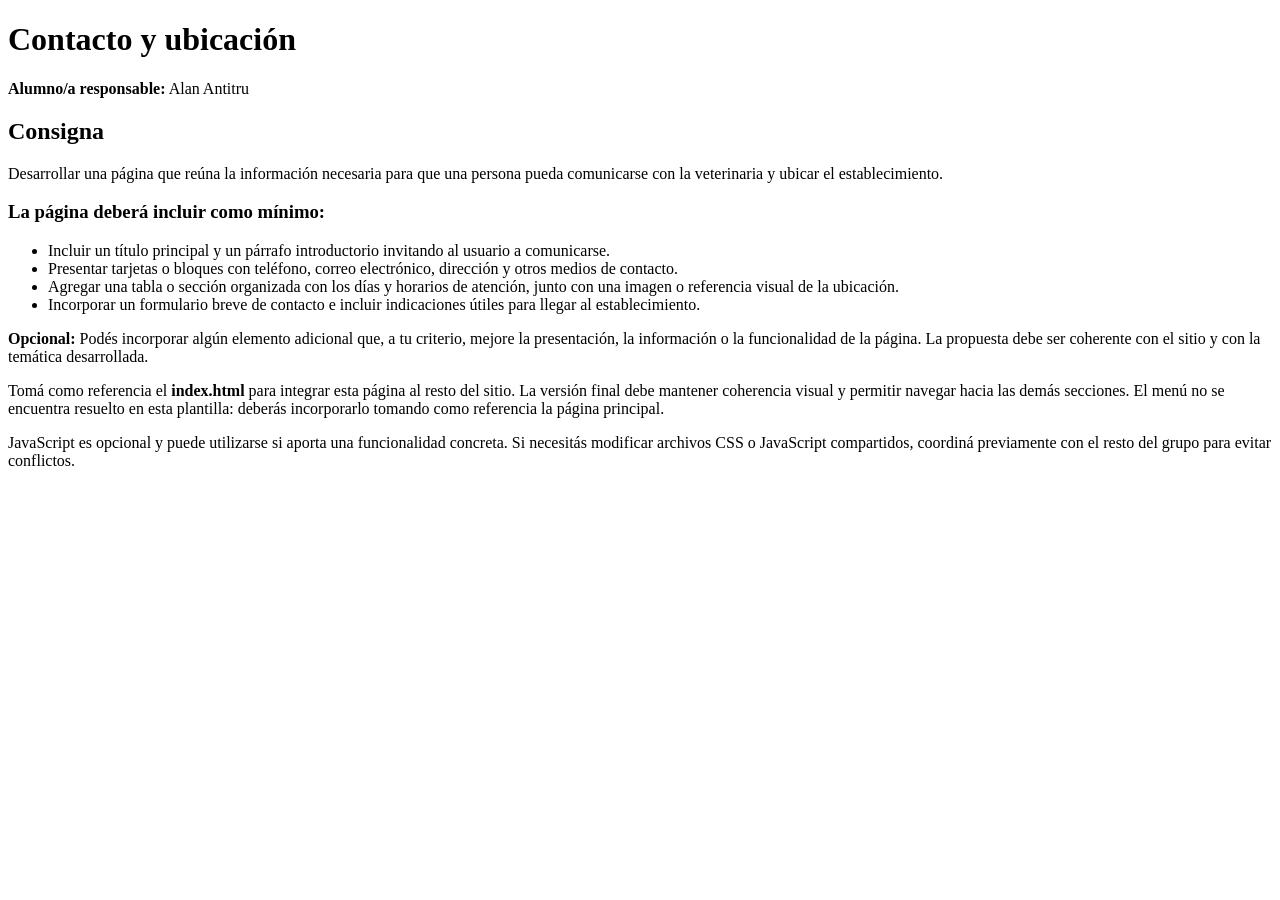
==== paginas/contacto.html @ d9902a12 "Carga inicial del proyecto de veterinaria" ====
<!doctype html>
<html lang="es">
<head>
  <meta charset="utf-8">
  <meta name="viewport" content="width=device-width, initial-scale=1">
  <title>Contacto y ubicación | Clínica Veterinaria Huellas</title>
</head>
<body>

  <h1>Contacto y ubicación</h1>

  <p><strong>Alumno/a responsable:</strong> Alan Antitru</p>

  <h2>Consigna</h2>

  <p>Desarrollar una página que reúna la información necesaria para que una persona pueda comunicarse con la veterinaria y ubicar el establecimiento.</p>

  <h3>La página deberá incluir como mínimo:</h3>

  <ul>
        <li>Incluir un título principal y un párrafo introductorio invitando al usuario a comunicarse.</li>
        <li>Presentar tarjetas o bloques con teléfono, correo electrónico, dirección y otros medios de contacto.</li>
        <li>Agregar una tabla o sección organizada con los días y horarios de atención, junto con una imagen o referencia visual de la ubicación.</li>
        <li>Incorporar un formulario breve de contacto e incluir indicaciones útiles para llegar al establecimiento.</li>
  </ul>

  <p>
    <strong>Opcional:</strong> Podés incorporar algún elemento adicional que, a tu criterio,
    mejore la presentación, la información o la funcionalidad de la página.
    La propuesta debe ser coherente con el sitio y con la temática desarrollada.
  </p>

  <p>
    Tomá como referencia el <strong>index.html</strong> para integrar esta página al resto del sitio.
    La versión final debe mantener coherencia visual y permitir navegar hacia las demás secciones.
    El menú no se encuentra resuelto en esta plantilla: deberás incorporarlo tomando como referencia
    la página principal.
  </p>

  <p>
    JavaScript es opcional y puede utilizarse si aporta una funcionalidad concreta.
    Si necesitás modificar archivos CSS o JavaScript compartidos, coordiná previamente con el resto del grupo
    para evitar conflictos.
  </p>

</body>
</html>
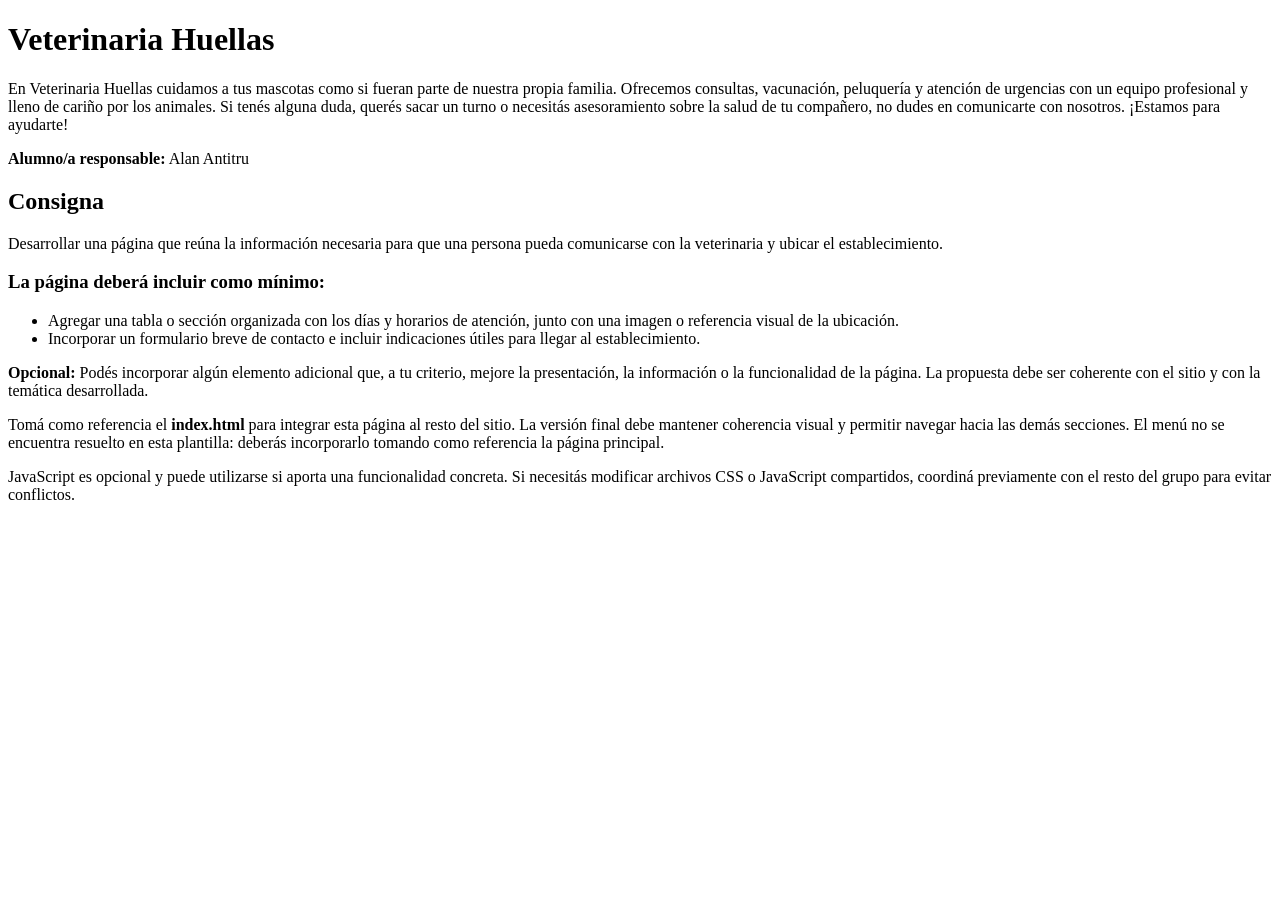
==== commit 374cd7de: "Agrega estructura basica de titulo y una descripcion" ====
--- a/paginas/contacto.html
+++ b/paginas/contacto.html
@@ -6,8 +6,16 @@
   <title>Contacto y ubicación | Clínica Veterinaria Huellas</title>
 </head>
 <body>
+  <h1>Veterinaria Huellas</h1>
 
-  <h1>Contacto y ubicación</h1>
+  <p>
+    En Veterinaria Huellas cuidamos a tus mascotas como si fueran parte de nuestra
+    propia familia. Ofrecemos consultas, vacunación, peluquería y atención de
+    urgencias con un equipo profesional y lleno de cariño por los animales.
+    Si tenés alguna duda, querés sacar un turno o necesitás asesoramiento sobre
+    la salud de tu compañero, no dudes en comunicarte con nosotros. ¡Estamos
+    para ayudarte!
+  </p>
 
   <p><strong>Alumno/a responsable:</strong> Alan Antitru</p>
 
@@ -18,8 +26,8 @@
   <h3>La página deberá incluir como mínimo:</h3>
 
   <ul>
-        <li>Incluir un título principal y un párrafo introductorio invitando al usuario a comunicarse.</li>
-        <li>Presentar tarjetas o bloques con teléfono, correo electrónico, dirección y otros medios de contacto.</li>
+        <!--<li>Incluir un título principal y un párrafo introductorio invitando al usuario a comunicarse. (X)</li>
+        <li>Presentar tarjetas o bloques con teléfono, correo electrónico, dirección y otros medios de contacto (X).</li>-->
         <li>Agregar una tabla o sección organizada con los días y horarios de atención, junto con una imagen o referencia visual de la ubicación.</li>
         <li>Incorporar un formulario breve de contacto e incluir indicaciones útiles para llegar al establecimiento.</li>
   </ul>
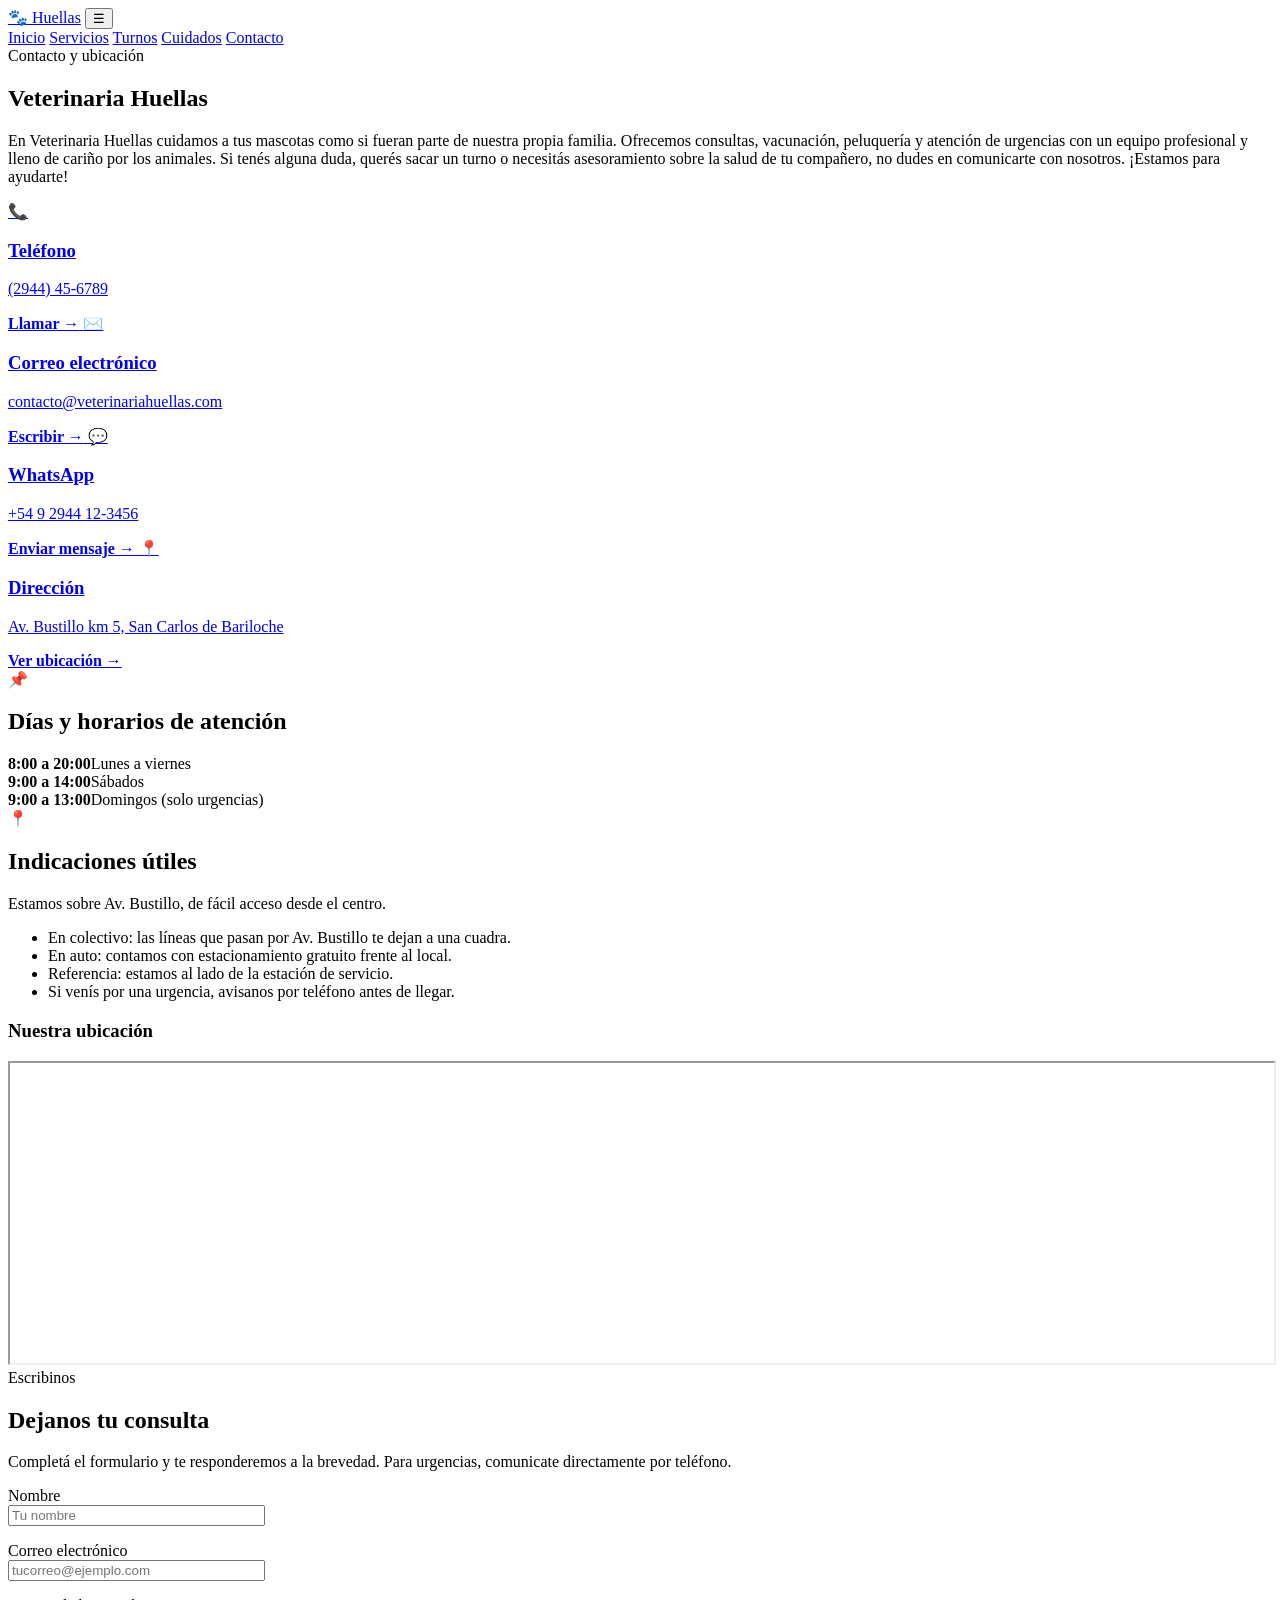
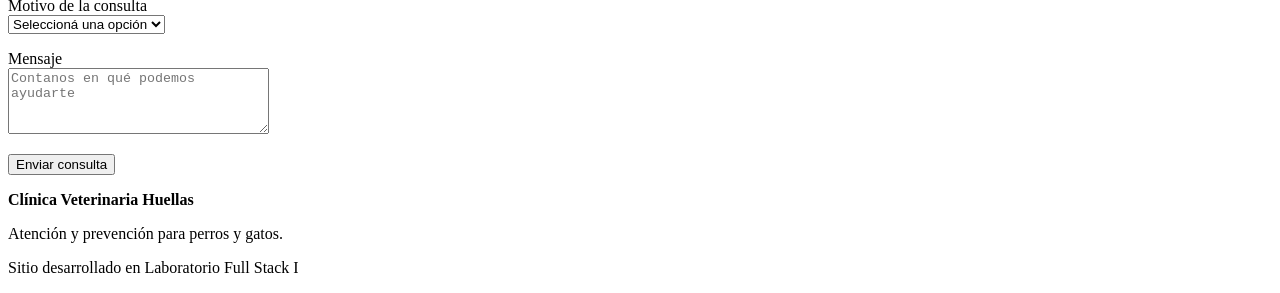
==== commit 1518cd6a: "estructura basica completada" ====
--- a/paginas/contacto.html
+++ b/paginas/contacto.html
@@ -6,50 +6,149 @@
   <title>Contacto y ubicación | Clínica Veterinaria Huellas</title>
 </head>
 <body>
-  <h1>Veterinaria Huellas</h1>
-
-  <p>
-    En Veterinaria Huellas cuidamos a tus mascotas como si fueran parte de nuestra
-    propia familia. Ofrecemos consultas, vacunación, peluquería y atención de
-    urgencias con un equipo profesional y lleno de cariño por los animales.
-    Si tenés alguna duda, querés sacar un turno o necesitás asesoramiento sobre
-    la salud de tu compañero, no dudes en comunicarte con nosotros. ¡Estamos
-    para ayudarte!
-  </p>
-
-  <p><strong>Alumno/a responsable:</strong> Alan Antitru</p>
-
-  <h2>Consigna</h2>
-
-  <p>Desarrollar una página que reúna la información necesaria para que una persona pueda comunicarse con la veterinaria y ubicar el establecimiento.</p>
-
-  <h3>La página deberá incluir como mínimo:</h3>
-
-  <ul>
-        <!--<li>Incluir un título principal y un párrafo introductorio invitando al usuario a comunicarse. (X)</li>
-        <li>Presentar tarjetas o bloques con teléfono, correo electrónico, dirección y otros medios de contacto (X).</li>-->
-        <li>Agregar una tabla o sección organizada con los días y horarios de atención, junto con una imagen o referencia visual de la ubicación.</li>
-        <li>Incorporar un formulario breve de contacto e incluir indicaciones útiles para llegar al establecimiento.</li>
-  </ul>
-
-  <p>
-    <strong>Opcional:</strong> Podés incorporar algún elemento adicional que, a tu criterio,
-    mejore la presentación, la información o la funcionalidad de la página.
-    La propuesta debe ser coherente con el sitio y con la temática desarrollada.
-  </p>
-
-  <p>
-    Tomá como referencia el <strong>index.html</strong> para integrar esta página al resto del sitio.
-    La versión final debe mantener coherencia visual y permitir navegar hacia las demás secciones.
-    El menú no se encuentra resuelto en esta plantilla: deberás incorporarlo tomando como referencia
-    la página principal.
-  </p>
-
-  <p>
-    JavaScript es opcional y puede utilizarse si aporta una funcionalidad concreta.
-    Si necesitás modificar archivos CSS o JavaScript compartidos, coordiná previamente con el resto del grupo
-    para evitar conflictos.
-  </p>
+  
+<header class="topbar">
+  <a class="logo" href="../index.html"><span>🐾</span> Huellas</a>
+  <button id="menuBtn" class="menuBtn" aria-label="Abrir menú">☰</button>
+  <nav id="menu" class="menu">
+    <a href="../index.html">Inicio</a>
+    <a href="servicios.html">Servicios</a>
+    <a href="turnos.html">Turnos</a>
+    <a href="cuidados.html">Cuidados</a>
+    <a class="activo" href="contacto.html">Contacto</a>
+  </nav>
+</header>
+ 
+<main>
+  <!-- Título, introducción y medios de contacto -->
+  <section class="contenedor seccion">
+    <div class="titulo">
+      <span class="tag">Contacto y ubicación</span>
+      <h1>Veterinaria Huellas</h1>
+      <p class="lead">
+        En Veterinaria Huellas cuidamos a tus mascotas como si fueran parte de nuestra
+        propia familia. Ofrecemos consultas, vacunación, peluquería y atención de
+        urgencias con un equipo profesional y lleno de cariño por los animales.
+        Si tenés alguna duda, querés sacar un turno o necesitás asesoramiento sobre
+        la salud de tu compañero, no dudes en comunicarte con nosotros. ¡Estamos
+        para ayudarte!
+      </p>
+    </div>
+ 
+    <div class="grid">
+      <a class="card" href="tel:+542944456789">
+        <span class="icono">📞</span>
+        <h3>Teléfono</h3>
+        <p>(2944) 45-6789</p>
+        <b>Llamar →</b>
+      </a>
+      <a class="card" href="mailto:contacto@veterinariahuellas.com">
+        <span class="icono">✉️</span>
+        <h3>Correo electrónico</h3>
+        <p>contacto@veterinariahuellas.com</p>
+        <b>Escribir →</b>
+      </a>
+      <a class="card" href="https://wa.me/5492944123456" target="_blank" rel="noopener">
+        <span class="icono">💬</span>
+        <h3>WhatsApp</h3>
+        <p>+54 9 2944 12-3456</p>
+        <b>Enviar mensaje →</b>
+      </a>
+      <a class="card" href="#ubicacion">
+        <span class="icono">📍</span>
+        <h3>Dirección</h3>
+        <p>Av. Bustillo km 5, San Carlos de Bariloche</p>
+        <b>Ver ubicación →</b>
+      </a>
+    </div>
+  </section>
+ 
+  <!-- Días y horarios -->
+  <section class="contenedor seccion">
+    <div class="titulo">
+      <span class="icono">📌</span>
+      <h2>Días y horarios de atención</h2>
+    </div>
+    <div class="stats">
+      <article><strong>8:00 a 20:00</strong><span>Lunes a viernes</span></article>
+      <article><strong>9:00 a 14:00</strong><span>Sábados</span></article>
+      <article><strong>9:00 a 13:00</strong><span>Domingos (solo urgencias)</span></article>
+    </div>
+  </section>
+ 
+  <!-- Ubicación y cómo llegar -->
+  <section class="contenedor dosColumnas" id="ubicacion">
+    <div>
+      <span class="icono">📍</span>
+      <h2>Indicaciones útiles</h2>
+      <p class="texto">Estamos sobre Av. Bustillo, de fácil acceso desde el centro.</p>
+      <ul class="check">
+        <li>En colectivo: las líneas que pasan por Av. Bustillo te dejan a una cuadra.</li>
+        <li>En auto: contamos con estacionamiento gratuito frente al local.</li>
+        <li>Referencia: estamos al lado de la estación de servicio.</li>
+        <li>Si venís por una urgencia, avisanos por teléfono antes de llegar.</li>
+      </ul>
+    </div>
+    <div class="nota">
+      <h3>Nuestra ubicación</h3>
+      <!-- Reemplazá el src por el mapa de tu dirección real (Google Maps > Compartir > Insertar un mapa) -->
+      <iframe src="https://www.google.com/maps?q=San+Carlos+de+Bariloche&output=embed"
+              width="100%" height="300" loading="lazy"
+              title="Mapa de ubicación de Veterinaria Huellas"></iframe>
+    </div>
+  </section>
+ 
+  <!-- Formulario -->
+  <section class="contenedor dosColumnas">
+    <div>
+      <span class="tag">Escribinos</span>
+      <h2>Dejanos tu consulta</h2>
+      <p class="texto">
+        Completá el formulario y te responderemos a la brevedad.
+        Para urgencias, comunicate directamente por teléfono.
+      </p>
+    </div>
+ 
+    <div class="nota">
+      <form id="formContacto" novalidate>
+        <p>
+          <label for="nombre">Nombre</label><br>
+          <input type="text" id="nombre" placeholder="Tu nombre" size="30">
+        </p>
+        <p>
+          <label for="email">Correo electrónico</label><br>
+          <input type="email" id="email" placeholder="tucorreo@ejemplo.com" size="30">
+        </p>
+        <p>
+          <label for="motivo">Motivo de la consulta</label><br>
+          <select id="motivo">
+            <option value="">Seleccioná una opción</option>
+            <option>Consulta general</option>
+            <option>Vacunación</option>
+            <option>Peluquería</option>
+            <option>Urgencia</option>
+            <option>Otro</option>
+          </select>
+        </p>
+        <p>
+          <label for="consulta">Mensaje</label><br>
+          <textarea id="consulta" rows="4" cols="30" placeholder="Contanos en qué podemos ayudarte"></textarea>
+        </p>
+        <button type="submit" class="btn primario">Enviar consulta</button>
+        <p id="mensajeForm" class="mensaje" role="status"></p>
+      </form>
+    </div>
+  </section>
+</main>
+ 
+<footer class="footer contenedor">
+  <div>
+    <b>Clínica Veterinaria Huellas</b>
+    <p>Atención y prevención para perros y gatos.</p>
+  </div>
+  <p class="materia">Sitio desarrollado en Laboratorio Full Stack I</p>
+</footer>
+ 
 
 </body>
 </html>
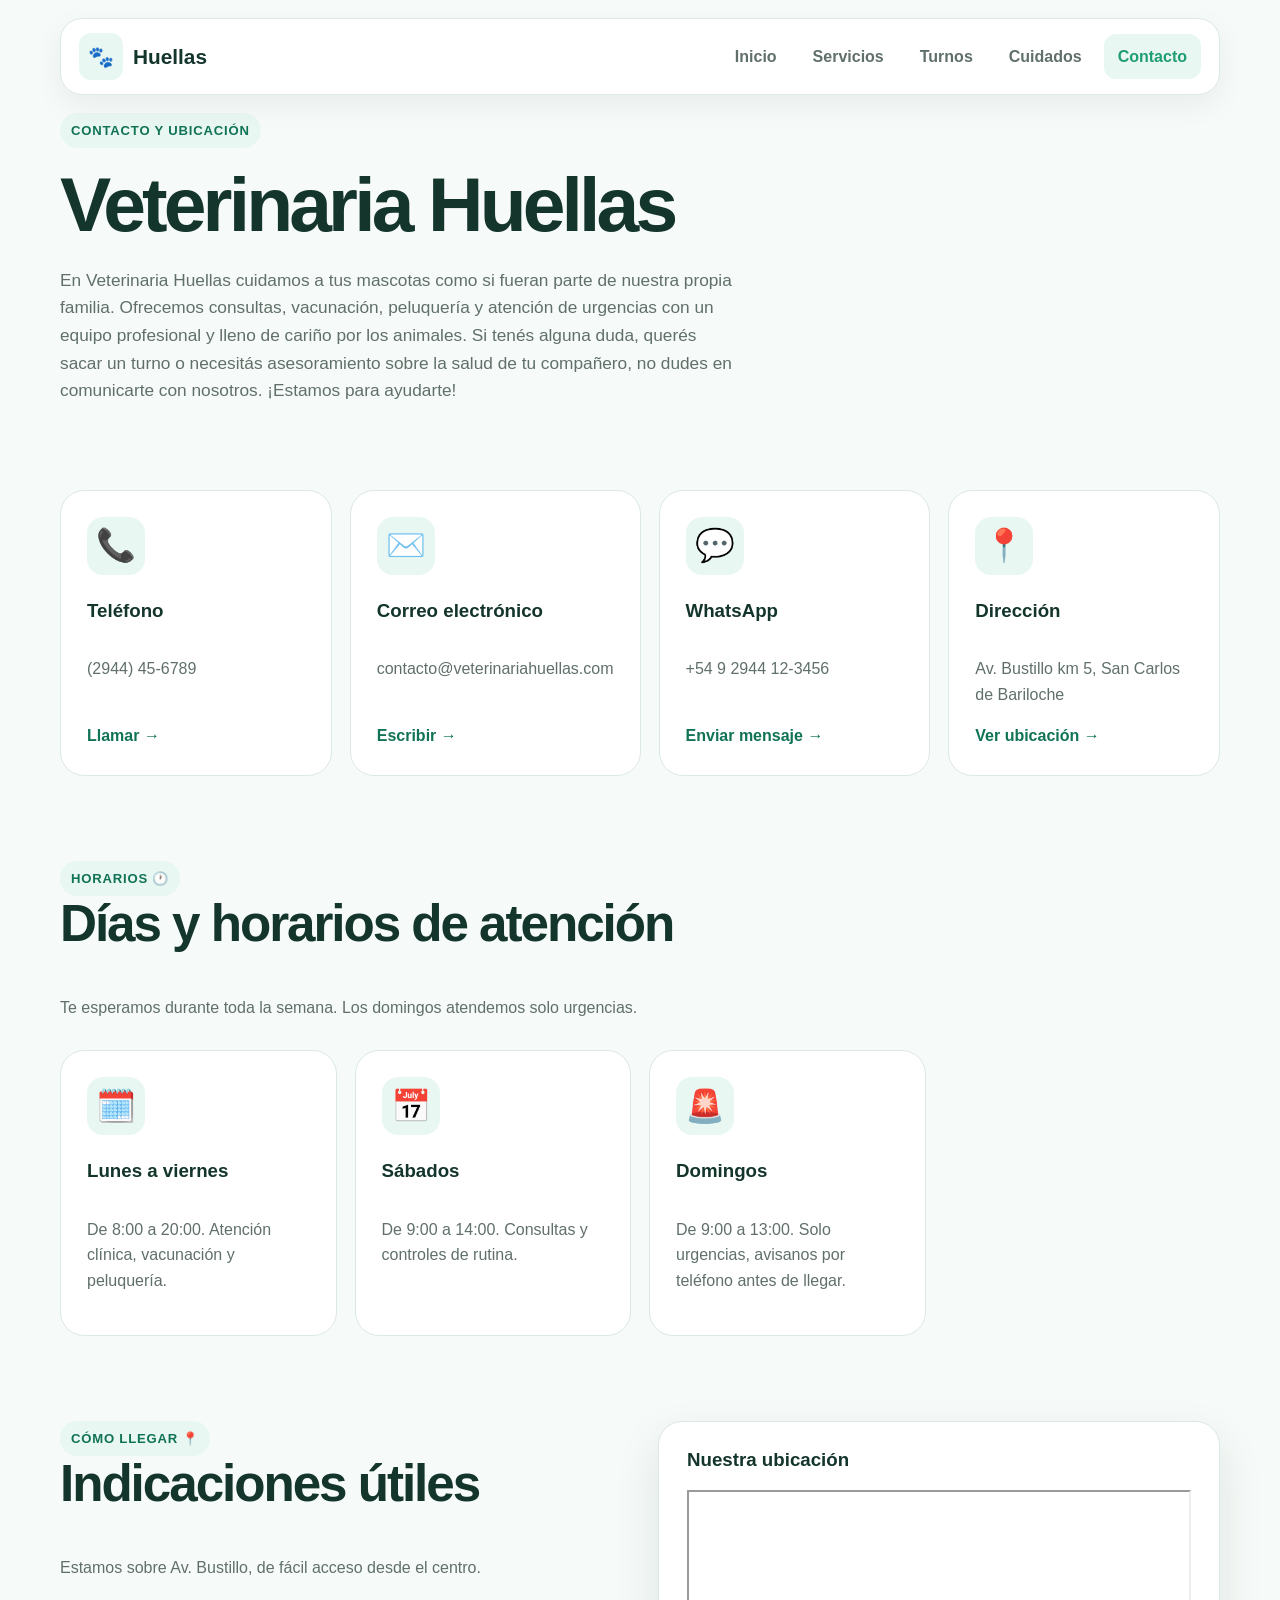
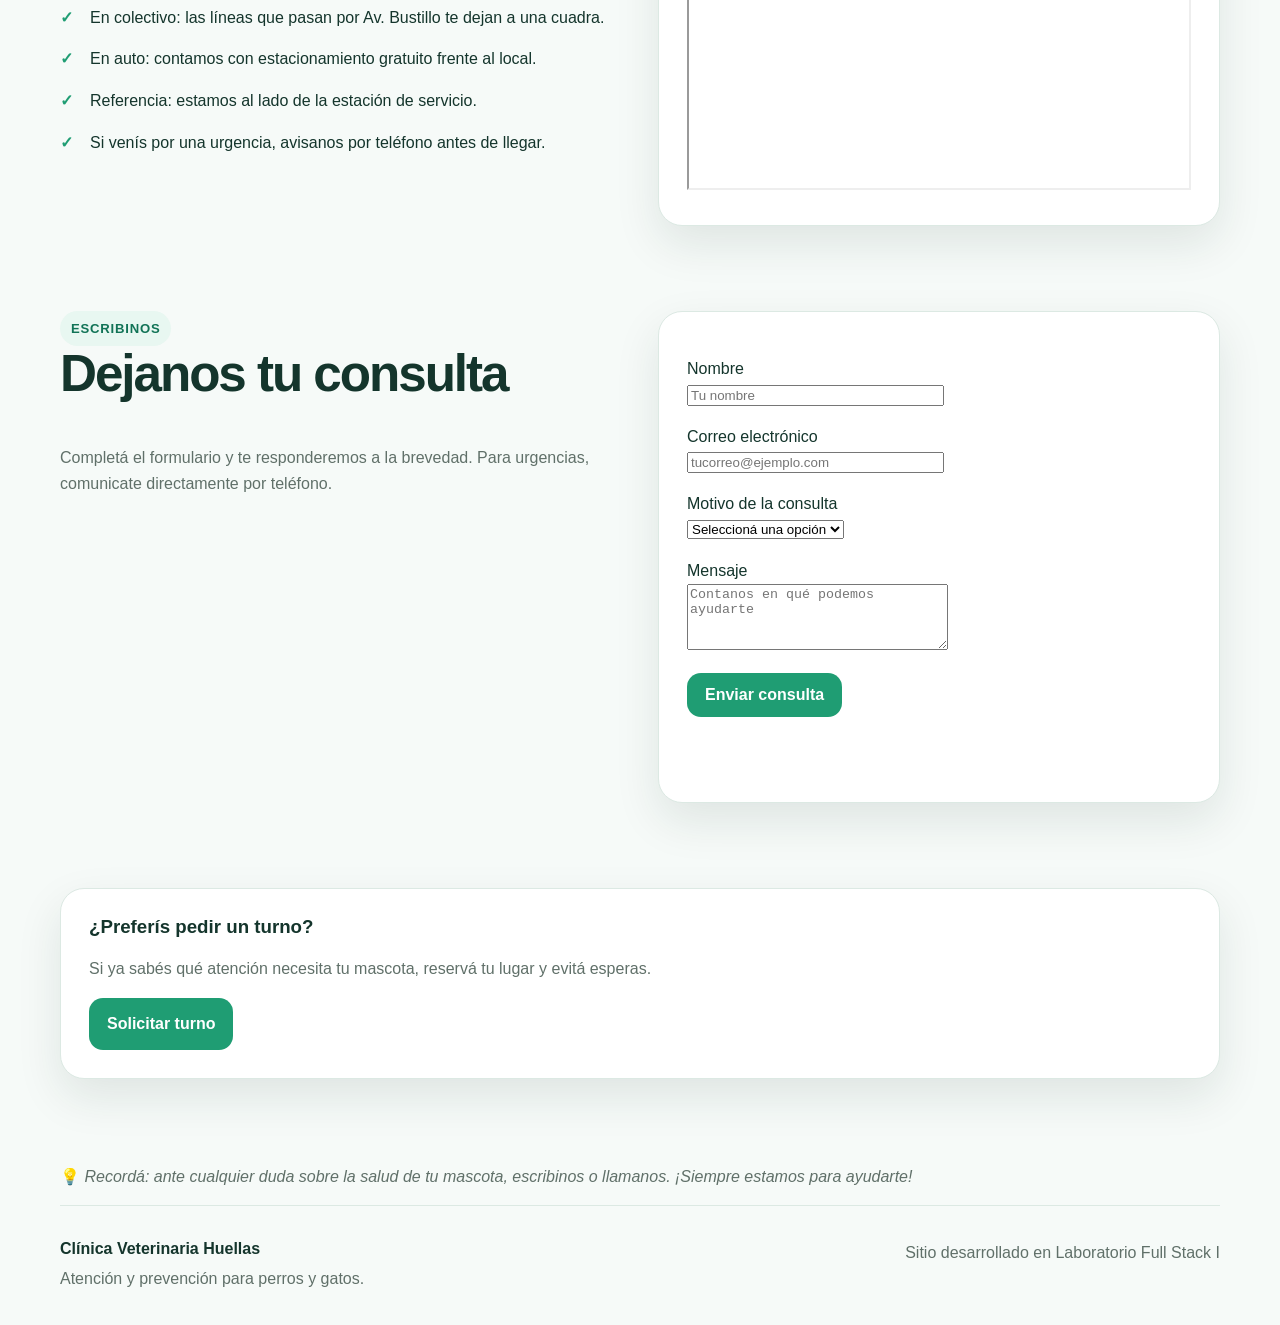
==== commit 28dbc87d: "Contacto: mejorar interfaz" ====
--- a/paginas/contacto.html
+++ b/paginas/contacto.html
@@ -4,9 +4,10 @@
   <meta charset="utf-8">
   <meta name="viewport" content="width=device-width, initial-scale=1">
   <title>Contacto y ubicación | Clínica Veterinaria Huellas</title>
+  <link rel="stylesheet" href="../css/estilos.css">
 </head>
 <body>
-  
+
 <header class="topbar">
   <a class="logo" href="../index.html"><span>🐾</span> Huellas</a>
   <button id="menuBtn" class="menuBtn" aria-label="Abrir menú">☰</button>
@@ -18,9 +19,10 @@
     <a class="activo" href="contacto.html">Contacto</a>
   </nav>
 </header>
- 
+
 <main>
-  <!-- Título, introducción y medios de contacto -->
+
+  <!-- Título e introducción -->
   <section class="contenedor seccion">
     <div class="titulo">
       <span class="tag">Contacto y ubicación</span>
@@ -34,7 +36,10 @@
         para ayudarte!
       </p>
     </div>
- 
+  </section>
+
+  <!-- Medios de contacto -->
+  <section class="contenedor seccion">
     <div class="grid">
       <a class="card" href="tel:+542944456789">
         <span class="icono">📞</span>
@@ -62,24 +67,37 @@
       </a>
     </div>
   </section>
- 
+
   <!-- Días y horarios -->
   <section class="contenedor seccion">
     <div class="titulo">
-      <span class="icono">📌</span>
+      <span class="tag">Horarios 🕐</span>
       <h2>Días y horarios de atención</h2>
-    </div>
-    <div class="stats">
-      <article><strong>8:00 a 20:00</strong><span>Lunes a viernes</span></article>
-      <article><strong>9:00 a 14:00</strong><span>Sábados</span></article>
-      <article><strong>9:00 a 13:00</strong><span>Domingos (solo urgencias)</span></article>
-    </div>
-  </section>
- 
+      <p>Te esperamos durante toda la semana. Los domingos atendemos solo urgencias.</p>
+    </div>
+    <div class="grid">
+      <article class="card">
+        <span class="icono">🗓️</span>
+        <h3>Lunes a viernes</h3>
+        <p>De 8:00 a 20:00. Atención clínica, vacunación y peluquería.</p>
+      </article>
+      <article class="card">
+        <span class="icono">📅</span>
+        <h3>Sábados</h3>
+        <p>De 9:00 a 14:00. Consultas y controles de rutina.</p>
+      </article>
+      <article class="card">
+        <span class="icono">🚨</span>
+        <h3>Domingos</h3>
+        <p>De 9:00 a 13:00. Solo urgencias, avisanos por teléfono antes de llegar.</p>
+      </article>
+    </div>
+  </section>
+
   <!-- Ubicación y cómo llegar -->
   <section class="contenedor dosColumnas" id="ubicacion">
     <div>
-      <span class="icono">📍</span>
+      <span class="tag">Cómo llegar 📍</span>
       <h2>Indicaciones útiles</h2>
       <p class="texto">Estamos sobre Av. Bustillo, de fácil acceso desde el centro.</p>
       <ul class="check">
@@ -97,7 +115,7 @@
               title="Mapa de ubicación de Veterinaria Huellas"></iframe>
     </div>
   </section>
- 
+
   <!-- Formulario -->
   <section class="contenedor dosColumnas">
     <div>
@@ -108,7 +126,7 @@
         Para urgencias, comunicate directamente por teléfono.
       </p>
     </div>
- 
+
     <div class="nota">
       <form id="formContacto" novalidate>
         <p>
@@ -139,8 +157,26 @@
       </form>
     </div>
   </section>
+
+  <!-- Llamado a la acción -->
+  <section class="contenedor seccion">
+    <div class="nota">
+      <h3>¿Preferís pedir un turno?</h3>
+      <p class="texto">
+        Si ya sabés qué atención necesita tu mascota, reservá tu lugar y evitá esperas.
+      </p>
+      <a class="btn primario" href="turnos.html">Solicitar turno</a>
+    </div>
+  </section>
+
+  <!-- Recordatorio final -->
+  <section class="contenedor">
+    <p class="texto">
+      💡 <em>Recordá: ante cualquier duda sobre la salud de tu mascota, escribinos o llamanos. ¡Siempre estamos para ayudarte!</em>
+    </p>
+  </section>
 </main>
- 
+
 <footer class="footer contenedor">
   <div>
     <b>Clínica Veterinaria Huellas</b>
@@ -148,7 +184,33 @@
   </div>
   <p class="materia">Sitio desarrollado en Laboratorio Full Stack I</p>
 </footer>
- 
-
+
+<script src="../js/script.js"></script>
+<script>
+  // Validación del formulario de contacto (propia de esta página)
+  const formContacto = document.getElementById("formContacto");
+  const mensajeForm = document.getElementById("mensajeForm");
+
+  formContacto.addEventListener("submit", (e) => {
+    e.preventDefault();
+    const nombre = document.getElementById("nombre").value.trim();
+    const email = document.getElementById("email").value.trim();
+    const motivo = document.getElementById("motivo").value;
+    const consulta = document.getElementById("consulta").value.trim();
+    const emailValido = /^[^\s@]+@[^\s@]+\.[^\s@]+$/.test(email);
+
+    if (!nombre || !email || !motivo || !consulta) {
+      mensajeForm.textContent = "Por favor completá todos los campos.";
+      return;
+    }
+    if (!emailValido) {
+      mensajeForm.textContent = "Ingresá un correo electrónico válido.";
+      return;
+    }
+
+    mensajeForm.textContent = "¡Gracias " + nombre + "! Recibimos tu consulta y te responderemos a la brevedad.";
+    formContacto.reset();
+  });
+</script>
 </body>
 </html>
--- a/css/estilos.css
+++ b/css/estilos.css
@@ -0,0 +1,22 @@
+*{box-sizing:border-box}html{scroll-behavior:smooth}
+:root{--verde:#1f9d73;--oscuro:#14352c;--texto:#607069;--fondo:#f6faf8;--blanco:#fff;--borde:#dce9e3;--suave:#e8f7f1;--sombra:0 18px 45px rgba(20,53,44,.10)}
+body{margin:0;font-family:Arial,Helvetica,sans-serif;background:var(--fondo);color:var(--oscuro);line-height:1.6}
+a{text-decoration:none;color:inherit}.contenedor{width:min(1160px,calc(100% - 32px));margin:auto}
+.topbar{width:min(1160px,calc(100% - 32px));margin:18px auto;display:flex;align-items:center;justify-content:space-between;gap:24px;padding:14px 18px;background:#fff;border:1px solid var(--borde);border-radius:22px;position:sticky;top:12px;z-index:10;box-shadow:0 10px 30px rgba(20,53,44,.06)}
+.logo{font-size:1.3rem;font-weight:800;display:flex;gap:10px;align-items:center}.logo span{background:var(--suave);padding:7px 9px;border-radius:12px}
+.menu{display:flex;gap:8px}.menu a{padding:10px 14px;border-radius:12px;color:var(--texto);font-weight:700}.menu a:hover,.menu .activo{background:var(--suave);color:var(--verde)}
+.menuBtn{display:none;border:0;background:var(--suave);font-size:1.35rem;width:44px;height:44px;border-radius:12px;cursor:pointer}
+.hero{display:grid;grid-template-columns:1.05fr .95fr;gap:48px;align-items:center;min-height:530px;padding:40px 0}
+.tag{display:inline-block;background:var(--suave);color:#117356;font-weight:800;font-size:.82rem;text-transform:uppercase;letter-spacing:.06em;padding:7px 11px;border-radius:999px}
+h1,h2,h3{line-height:1.1;margin-top:0}h1{font-size:clamp(2.6rem,6vw,5rem);letter-spacing:-.05em;margin:14px 0 20px}h2{font-size:clamp(2rem,4vw,3.2rem);letter-spacing:-.04em}
+.lead,.titulo p,.card p,.mensaje,.footer p,.texto{color:var(--texto)}.lead{font-size:1.08rem;max-width:680px}
+.acciones{display:flex;gap:12px;flex-wrap:wrap;margin-top:28px}.btn{display:inline-block;border:0;border-radius:14px;padding:13px 18px;font-weight:800;cursor:pointer;font-size:1rem}.primario{background:var(--verde);color:#fff}.secundario{background:#fff;border:1px solid var(--borde);color:var(--oscuro)}.mensaje{font-weight:700;color:#117356;min-height:25px}
+.heroVisual{position:relative;min-height:390px}.heroVisual:before{content:"";position:absolute;width:300px;height:300px;border-radius:50%;background:#dff6ed;left:50%;top:50%;transform:translate(-50%,-50%)}
+.petCard{position:absolute;width:250px;background:#fff;border:1px solid var(--borde);border-radius:26px;padding:28px;box-shadow:var(--sombra);display:flex;flex-direction:column;gap:7px}.petCard span{font-size:4rem}.petCard b{font-size:1.35rem}.petCard small{color:var(--texto)}.perro{top:20px;left:0;transform:rotate(-5deg)}.gato{right:0;bottom:20px;transform:rotate(5deg)}
+.stats{display:grid;grid-template-columns:repeat(3,1fr);gap:16px;margin-bottom:80px}.stats article{background:#fff;border:1px solid var(--borde);border-radius:20px;padding:24px;display:flex;flex-direction:column}.stats strong{font-size:2rem;color:#117356}.stats span{color:var(--texto)}
+.seccion{margin-bottom:85px}.titulo{max-width:720px;margin-bottom:30px}.grid{display:grid;grid-template-columns:repeat(4,1fr);gap:18px}.card{background:#fff;border:1px solid var(--borde);border-radius:24px;padding:26px;min-height:270px;display:flex;flex-direction:column;transition:.2s}.card:hover{transform:translateY(-6px);box-shadow:var(--sombra)}.card .icono{font-size:2rem;background:var(--suave);width:58px;height:58px;display:grid;place-items:center;border-radius:16px;margin-bottom:26px}.card b{margin-top:auto;color:#117356}
+.dosColumnas{display:grid;grid-template-columns:1fr 1fr;gap:36px;align-items:start;margin-bottom:85px}.check{list-style:none;padding:0}.check li{padding:8px 0 8px 30px;position:relative}.check li:before{content:"✓";position:absolute;left:0;color:var(--verde);font-weight:900}.nota{background:#fff;border:1px solid var(--borde);border-radius:24px;padding:28px;box-shadow:var(--sombra)}
+.footer{display:flex;justify-content:space-between;gap:20px;border-top:1px solid var(--borde);padding:30px 0}.footer p{margin:4px 0}.materia{text-align:right}
+@media(max-width:1000px){.grid{grid-template-columns:repeat(2,1fr)}}
+@media(max-width:850px){.hero,.dosColumnas{grid-template-columns:1fr}.stats{grid-template-columns:1fr}.footer{flex-direction:column}.heroVisual{min-height:330px}.materia{text-align:left}}
+@media(max-width:700px){.menuBtn{display:block}.menu{display:none;position:absolute;left:0;right:0;top:82px;background:#fff;border:1px solid var(--borde);border-radius:18px;padding:12px;flex-direction:column;box-shadow:var(--sombra)}.menu.abierto{display:flex}.petCard{width:210px;padding:22px}.hero{padding-top:20px}.grid{grid-template-columns:1fr}}
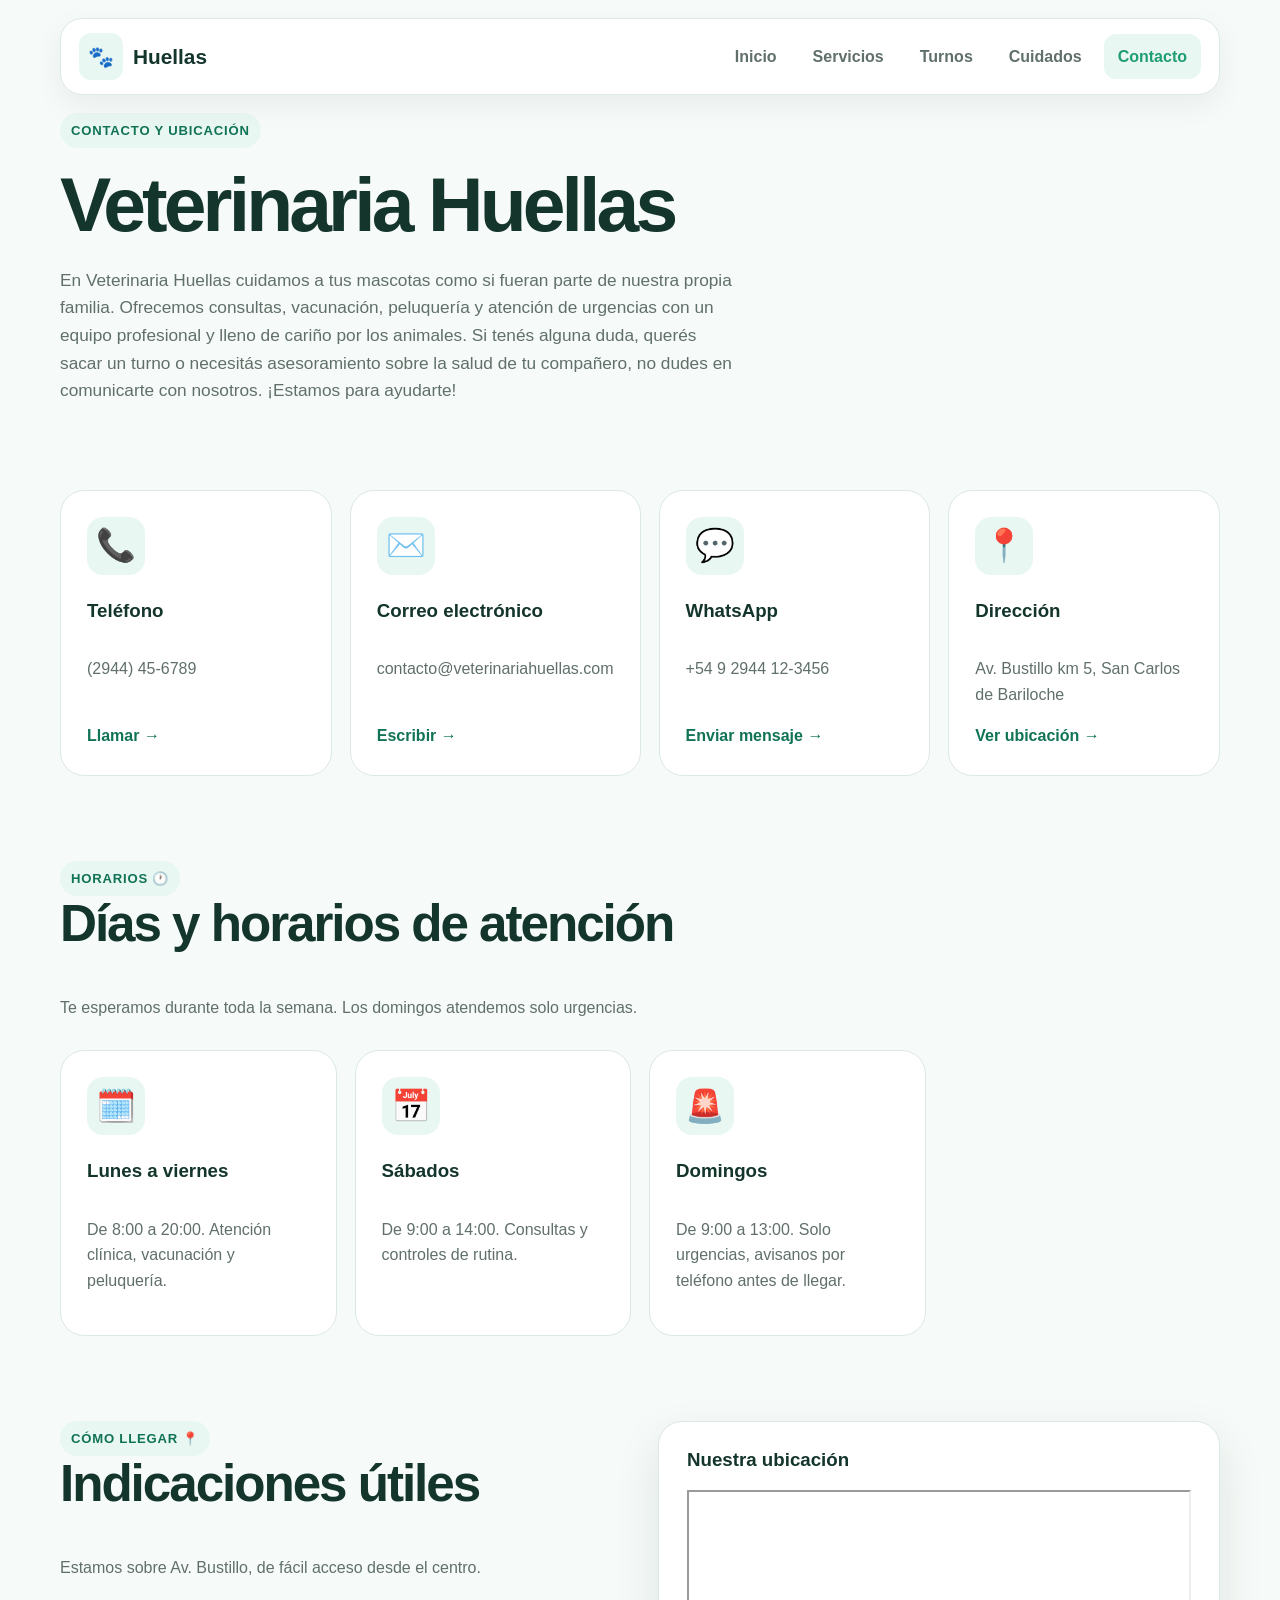
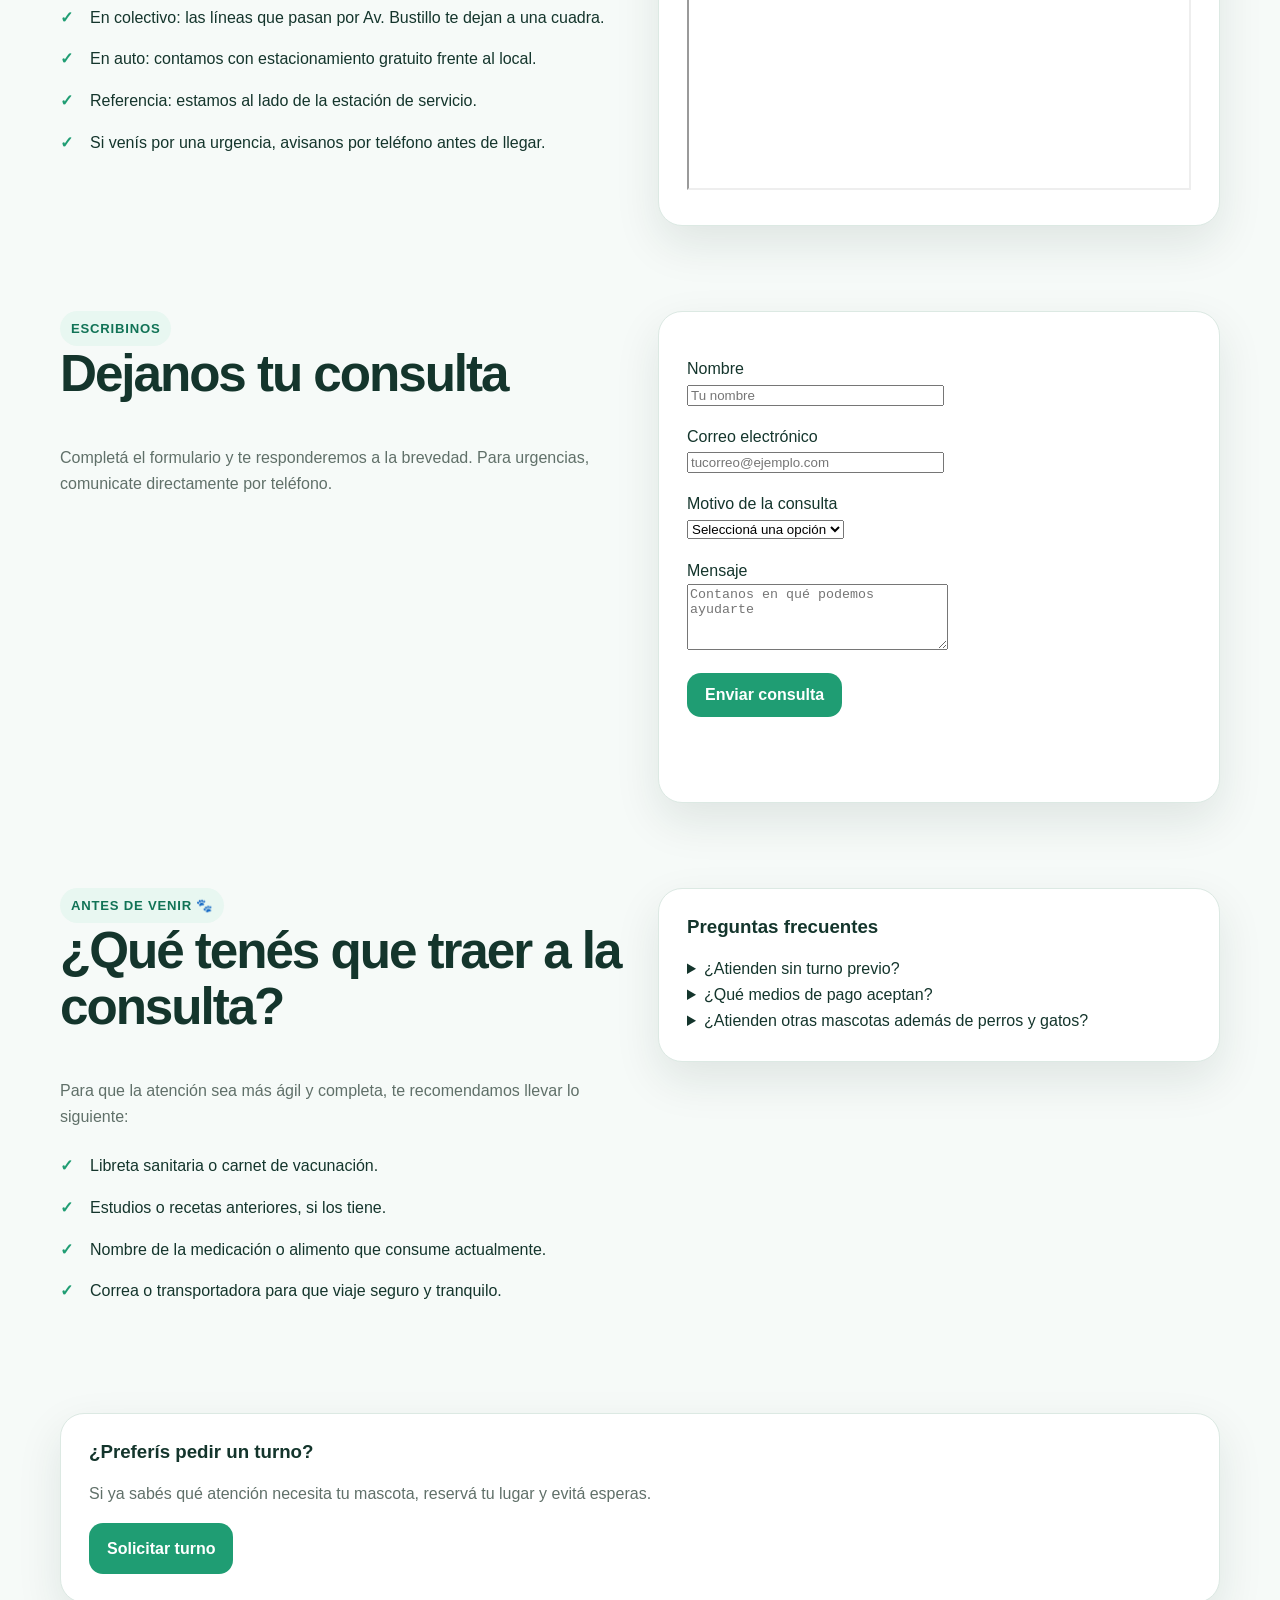
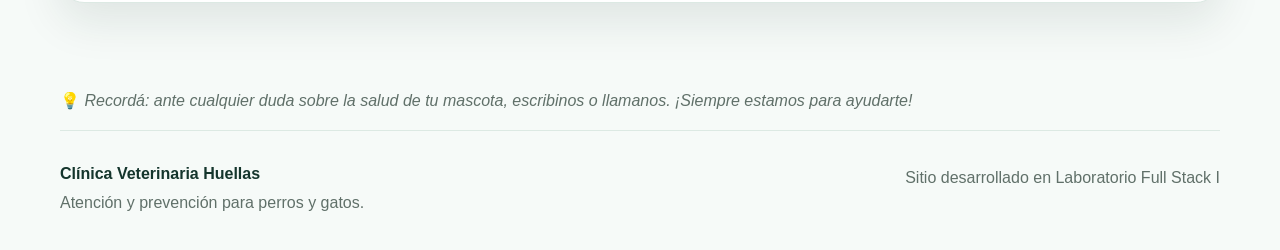
==== commit 8dd67ef7: "Contacto: agregar sección Antes de venir y preguntas frecuentes" ====
--- a/paginas/contacto.html
+++ b/paginas/contacto.html
@@ -158,6 +158,39 @@
     </div>
   </section>
 
+  <!-- Antes de venir + preguntas frecuentes -->
+  <section class="contenedor dosColumnas">
+    <div>
+      <span class="tag">Antes de venir 🐾</span>
+      <h2>¿Qué tenés que traer a la consulta?</h2>
+      <p class="texto">
+        Para que la atención sea más ágil y completa, te recomendamos llevar lo siguiente:
+      </p>
+      <ul class="check">
+        <li>Libreta sanitaria o carnet de vacunación.</li>
+        <li>Estudios o recetas anteriores, si los tiene.</li>
+        <li>Nombre de la medicación o alimento que consume actualmente.</li>
+        <li>Correa o transportadora para que viaje seguro y tranquilo.</li>
+      </ul>
+    </div>
+
+    <div class="nota">
+      <h3>Preguntas frecuentes</h3>
+      <details>
+        <summary>¿Atienden sin turno previo?</summary>
+        <p class="texto">Sí, atendemos por orden de llegada, pero con turno evitás esperas. Las urgencias tienen prioridad.</p>
+      </details>
+      <details>
+        <summary>¿Qué medios de pago aceptan?</summary>
+        <p class="texto">Efectivo, transferencia y tarjetas de débito y crédito.</p>
+      </details>
+      <details>
+        <summary>¿Atienden otras mascotas además de perros y gatos?</summary>
+        <p class="texto">Nuestra atención está pensada para perros y gatos. Consultanos por teléfono ante cualquier otro caso.</p>
+      </details>
+    </div>
+  </section>
+
   <!-- Llamado a la acción -->
   <section class="contenedor seccion">
     <div class="nota">
@@ -213,4 +246,4 @@
   });
 </script>
 </body>
-</html>
+</html>
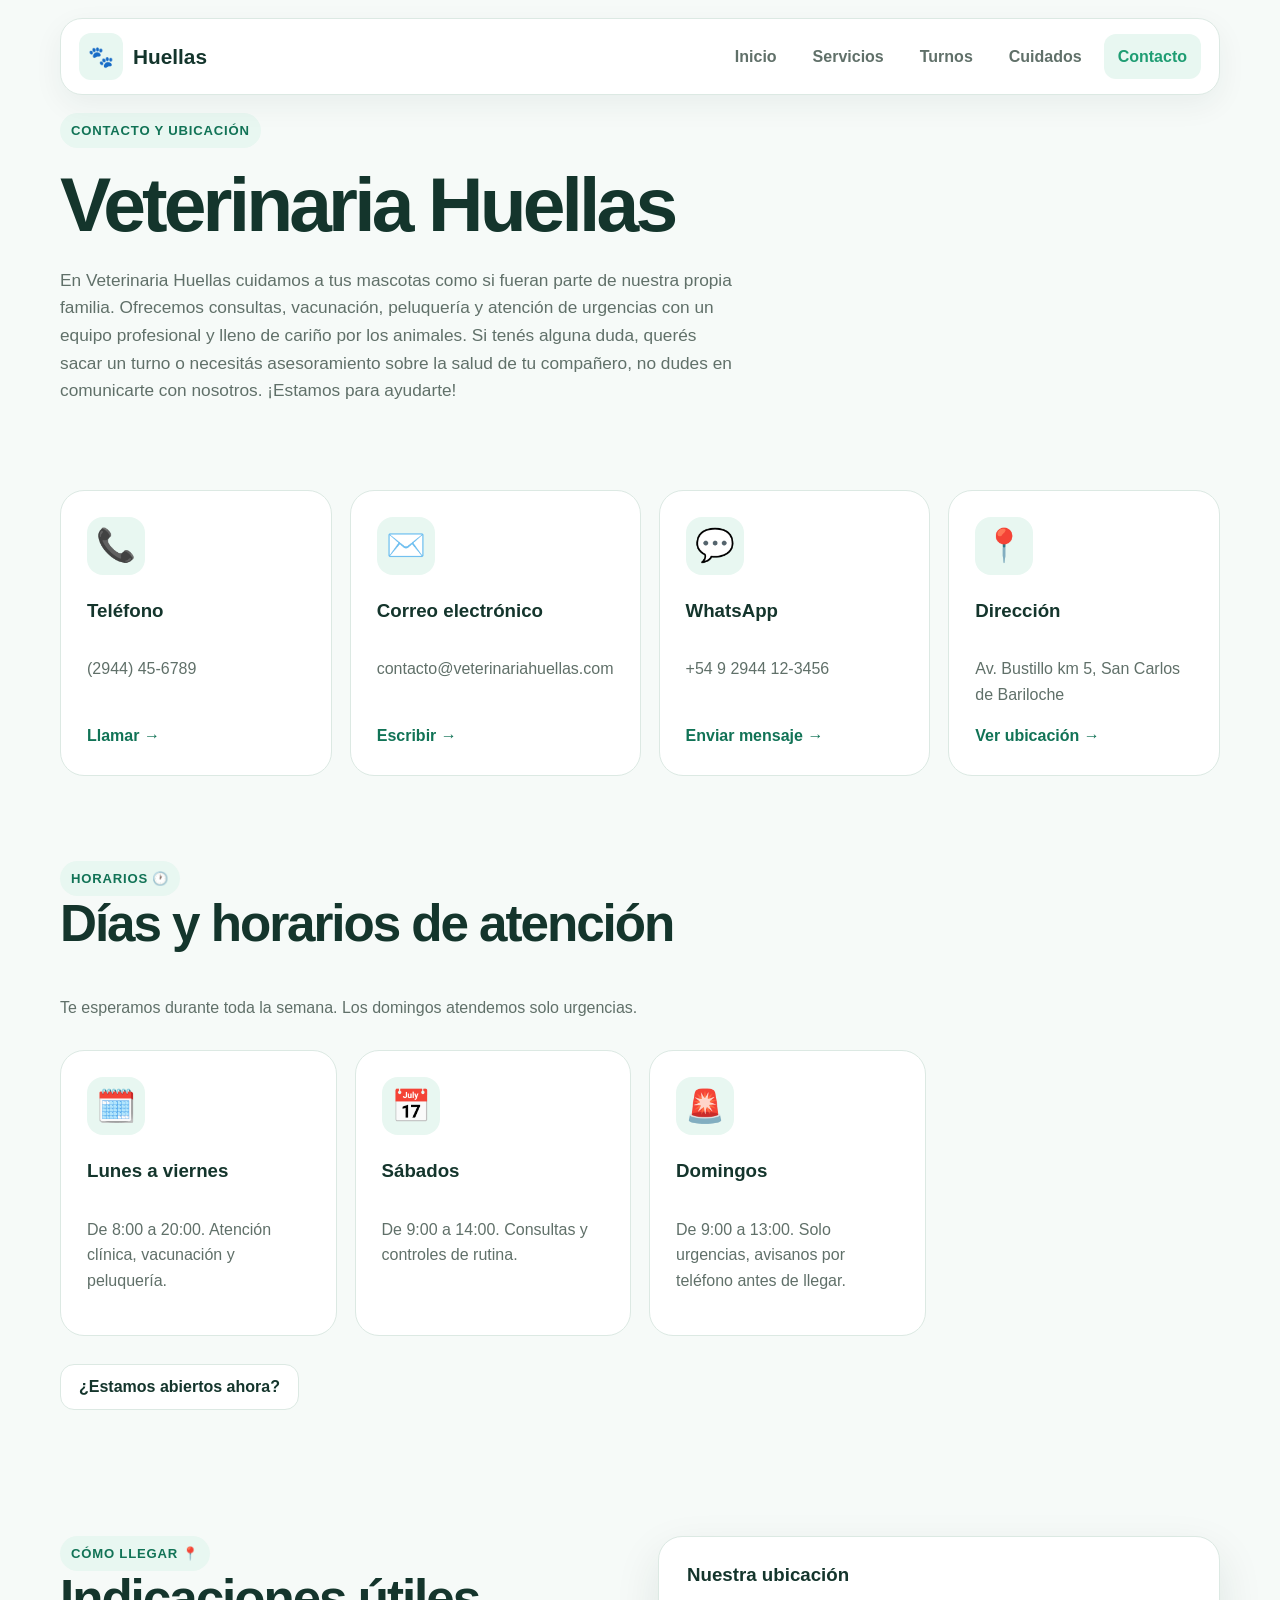
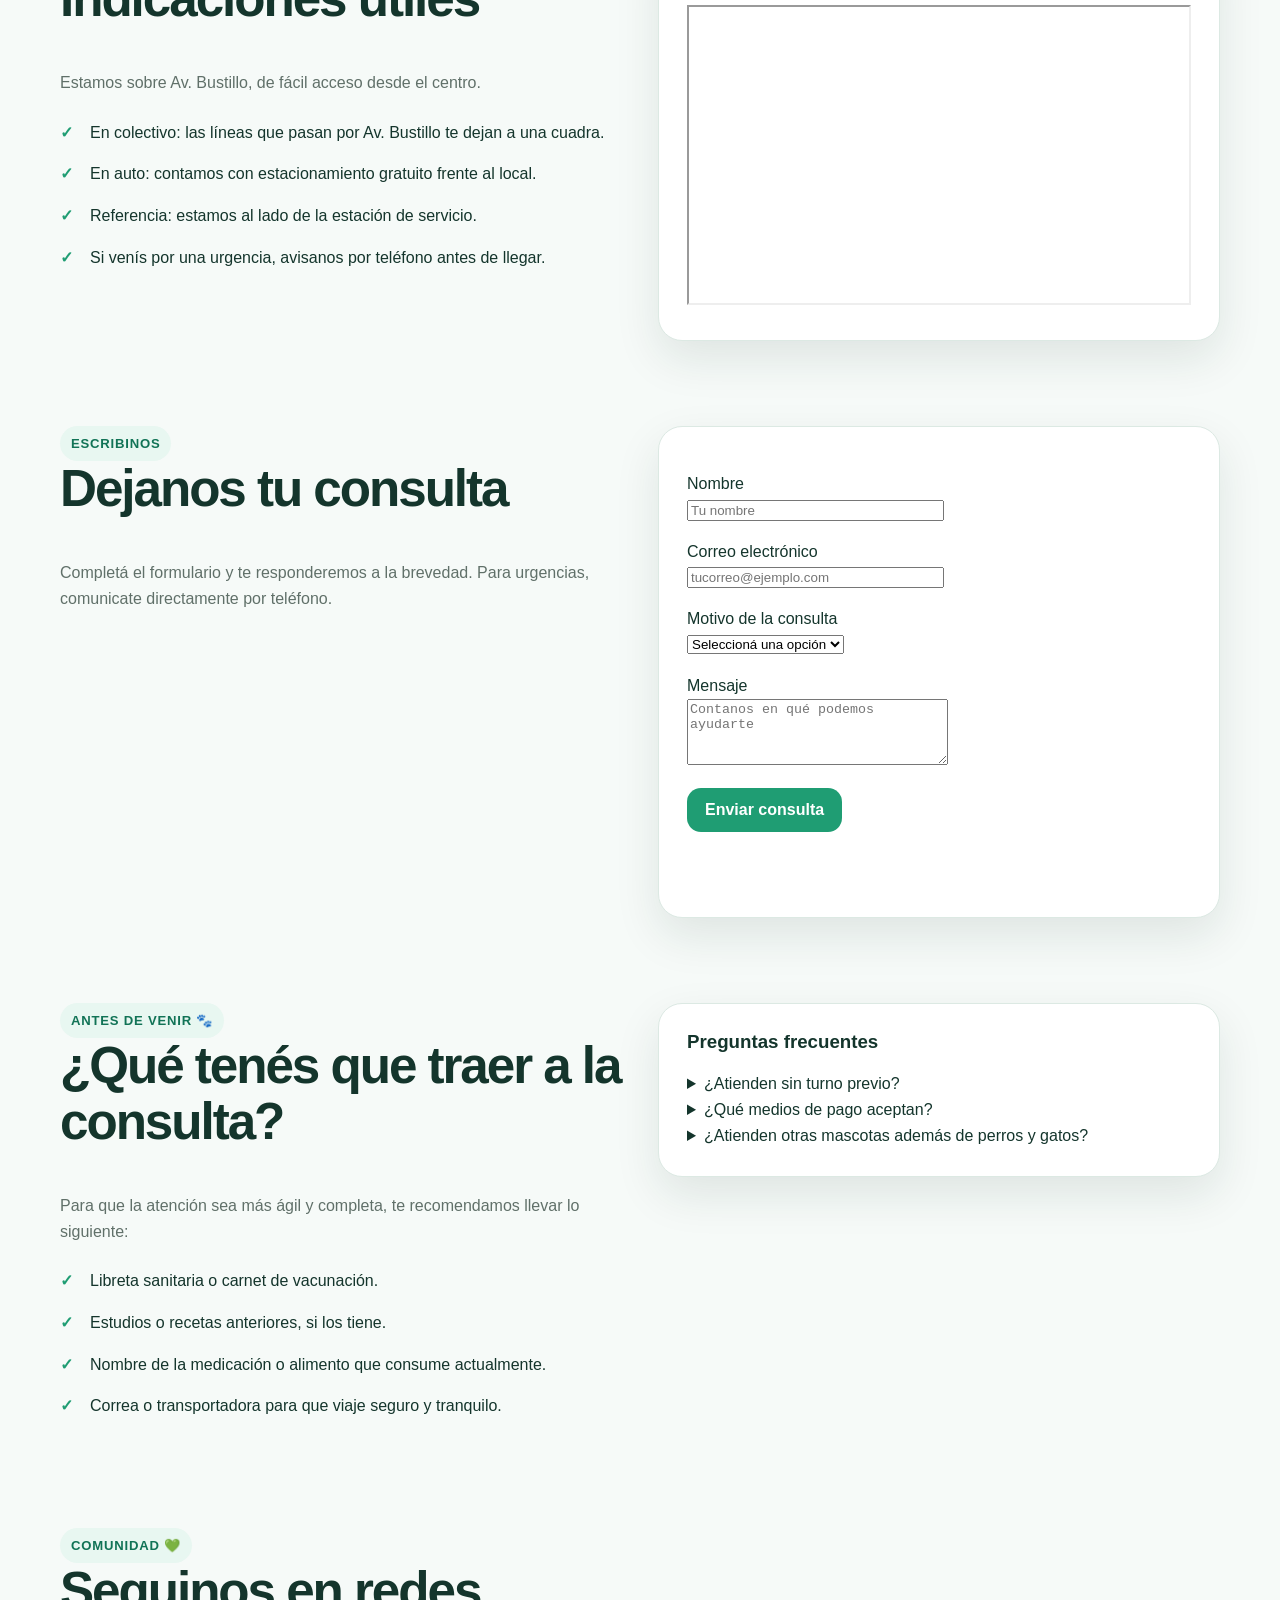
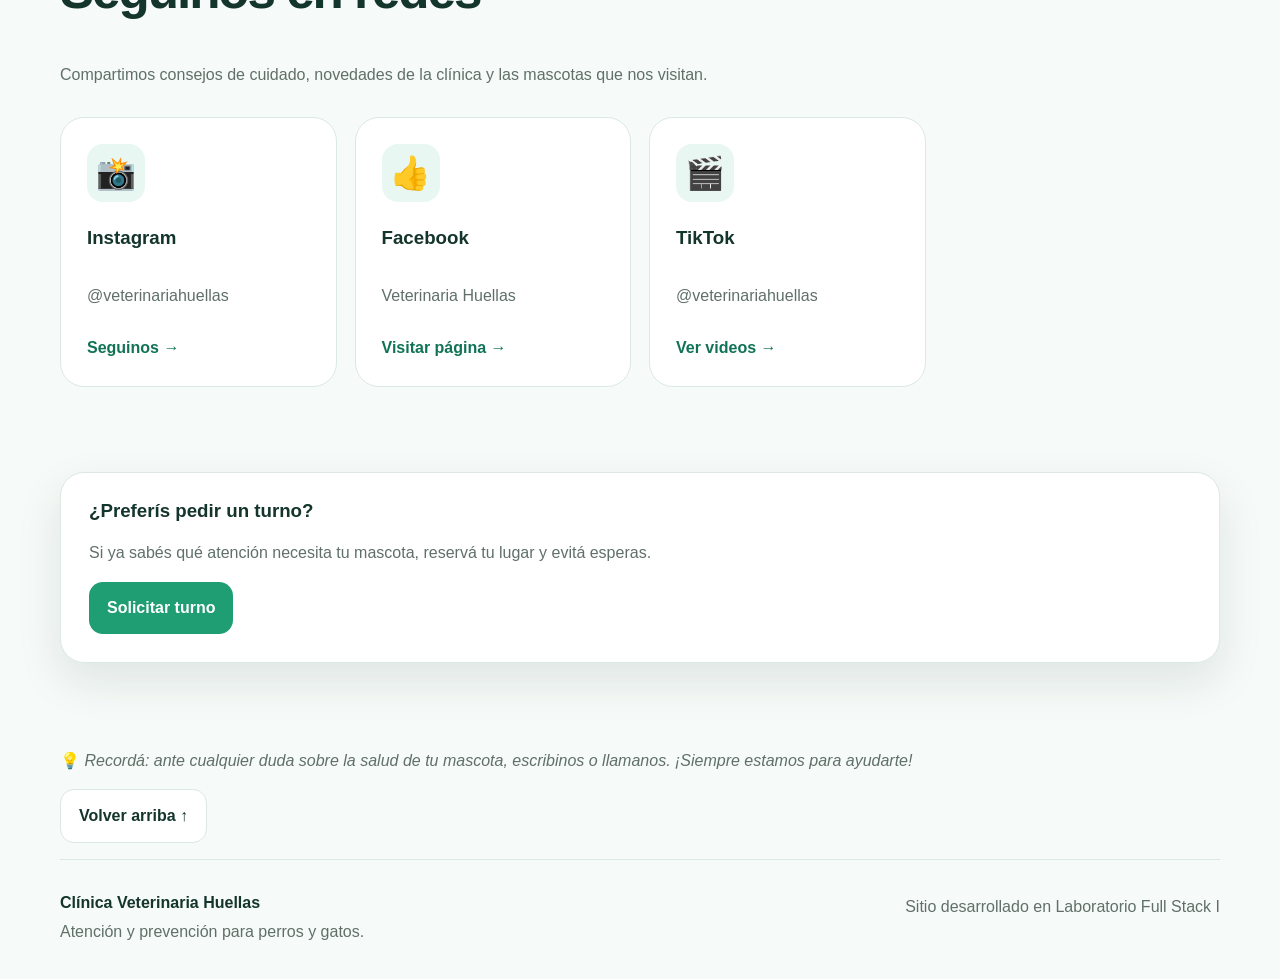
==== commit d7c2f789: "Contacto: agregar indicador de atención, redes sociales y volver arriba" ====
--- a/paginas/contacto.html
+++ b/paginas/contacto.html
@@ -92,6 +92,10 @@
         <p>De 9:00 a 13:00. Solo urgencias, avisanos por teléfono antes de llegar.</p>
       </article>
     </div>
+    <div class="acciones">
+      <button class="btn secundario" id="abiertoBtn">¿Estamos abiertos ahora?</button>
+    </div>
+    <p id="estadoAtencion" class="mensaje" role="status"></p>
   </section>
 
   <!-- Ubicación y cómo llegar -->
@@ -191,6 +195,35 @@
     </div>
   </section>
 
+  <!-- Redes sociales -->
+  <section class="contenedor seccion">
+    <div class="titulo">
+      <span class="tag">Comunidad 💚</span>
+      <h2>Seguinos en redes</h2>
+      <p>Compartimos consejos de cuidado, novedades de la clínica y las mascotas que nos visitan.</p>
+    </div>
+    <div class="grid">
+      <a class="card" href="https://www.instagram.com/" target="_blank" rel="noopener">
+        <span class="icono">📸</span>
+        <h3>Instagram</h3>
+        <p>@veterinariahuellas</p>
+        <b>Seguinos →</b>
+      </a>
+      <a class="card" href="https://www.facebook.com/" target="_blank" rel="noopener">
+        <span class="icono">👍</span>
+        <h3>Facebook</h3>
+        <p>Veterinaria Huellas</p>
+        <b>Visitar página →</b>
+      </a>
+      <a class="card" href="https://www.tiktok.com/" target="_blank" rel="noopener">
+        <span class="icono">🎬</span>
+        <h3>TikTok</h3>
+        <p>@veterinariahuellas</p>
+        <b>Ver videos →</b>
+      </a>
+    </div>
+  </section>
+
   <!-- Llamado a la acción -->
   <section class="contenedor seccion">
     <div class="nota">
@@ -207,6 +240,7 @@
     <p class="texto">
       💡 <em>Recordá: ante cualquier duda sobre la salud de tu mascota, escribinos o llamanos. ¡Siempre estamos para ayudarte!</em>
     </p>
+    <p><a class="btn secundario" href="#">Volver arriba ↑</a></p>
   </section>
 </main>
 
@@ -244,6 +278,32 @@
     mensajeForm.textContent = "¡Gracias " + nombre + "! Recibimos tu consulta y te responderemos a la brevedad.";
     formContacto.reset();
   });
+
+  // ¿Estamos abiertos ahora?
+  const abiertoBtn = document.getElementById("abiertoBtn");
+  const estadoAtencion = document.getElementById("estadoAtencion");
+
+  if (abiertoBtn && estadoAtencion) {
+    abiertoBtn.addEventListener("click", () => {
+      const ahora = new Date();
+      const dia = ahora.getDay();
+      const hora = ahora.getHours() + ahora.getMinutes() / 60;
+
+      if (dia === 0) {
+        estadoAtencion.textContent = (hora >= 9 && hora < 13)
+          ? "Ahora atendemos urgencias (hasta las 13:00)."
+          : "Hoy domingo solo atendemos urgencias de 9:00 a 13:00.";
+      } else if (dia === 6) {
+        estadoAtencion.textContent = (hora >= 9 && hora < 14)
+          ? "¡Estamos abiertos! Hoy atendemos hasta las 14:00."
+          : "Hoy sábado atendemos de 9:00 a 14:00.";
+      } else {
+        estadoAtencion.textContent = (hora >= 8 && hora < 20)
+          ? "¡Estamos abiertos! Hoy atendemos hasta las 20:00."
+          : "Hoy atendemos de 8:00 a 20:00.";
+      }
+    });
+  }
 </script>
 </body>
 </html>
